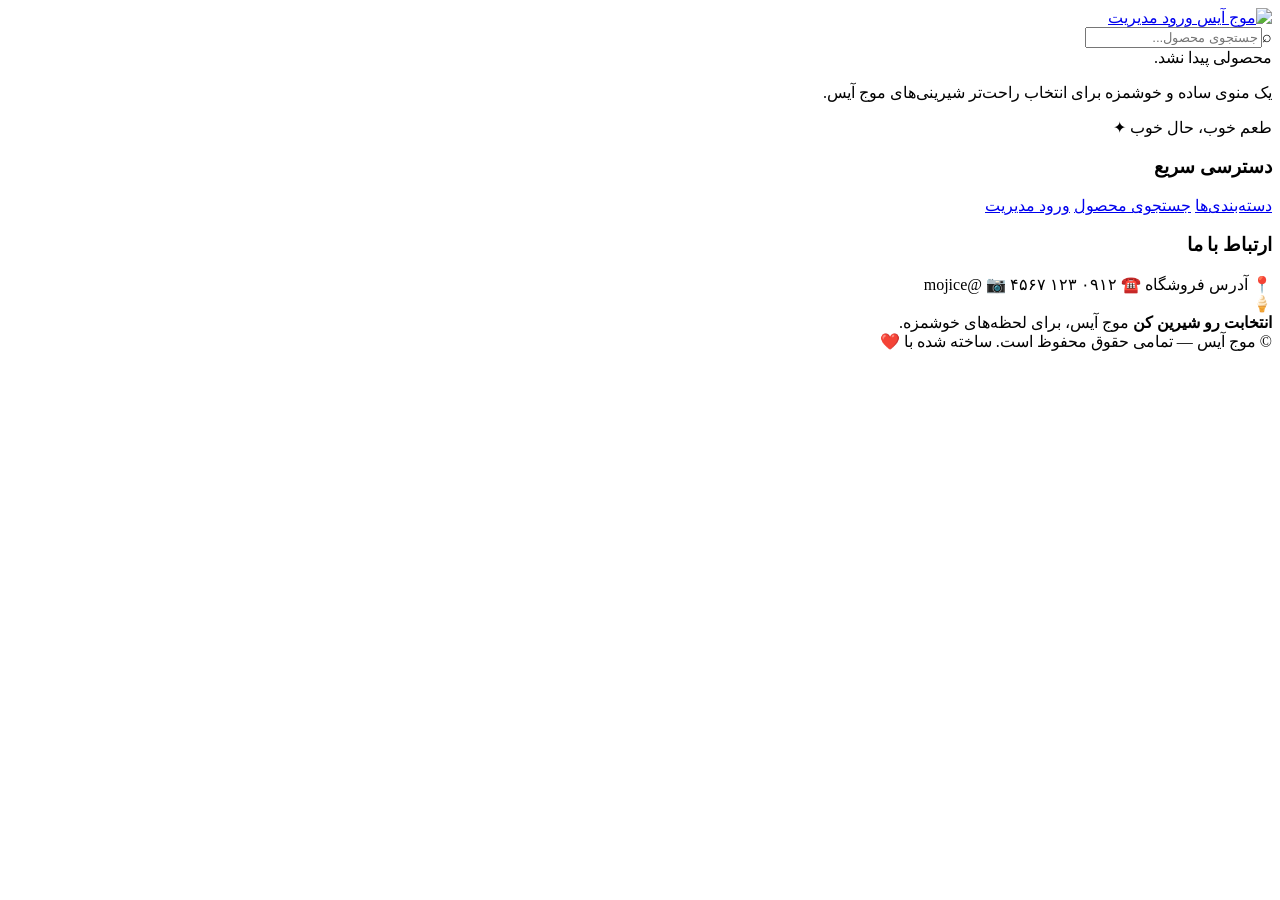
==== index.html @ 0d2b4949 "s" ====
<!DOCTYPE html>
<html lang="fa" dir="rtl">
  <head>
    <meta charset="utf-8" />
    <meta name="viewport" content="width=device-width,initial-scale=1" />
    <title>موج آیس</title>
    <link rel="stylesheet" href="menu.css" />
    <script src="data.js" defer></script>
    <script src="menu.js" defer></script>
    <script src="script.js" defer></script>
  </head>
  <body>
    <header class="header">
      <div class="header-inner">
        <a class="logo" href="#"> <img src="logo_moj.png" alt="موج آیس" /> </a>
        <a class="admin-entry" href="admin.html"> ورود مدیریت </a>
      </div>
    </header>
    <main>
      <nav id="tabs"></nav>
      <div class="search">
        ⌕<input id="search" placeholder="جستجوی محصول..." />
      </div>
      <div id="menu"></div>
      <div id="empty">محصولی پیدا نشد.</div>
    </main>

    <footer class="site-footer">
      <div class="footer-topline"></div>
      <div class="footer-wrap">
        <section class="footer-brand">
          <!-- لوگوی موج آیس را اینجا هم می‌توانی قرار بدهی: logo.png -->

          <p>یک منوی ساده و خوشمزه برای انتخاب راحت‌تر شیرینی‌های موج آیس.</p>
          <div class="footer-badge">طعم خوب، حال خوب ✦</div>
        </section>
        <section class="footer-col">
          <h3>دسترسی سریع</h3>
          <a href="#tabs">دسته‌بندی‌ها</a>
          <a href="#search">جستجوی محصول</a>
          <a href="admin.html">ورود مدیریت</a>
        </section>
        <section class="footer-col">
          <h3>ارتباط با ما</h3>
          <span>📍 آدرس فروشگاه</span>
          <span>☎️ ۰۹۱۲ ۱۲۳ ۴۵۶۷</span>
          <span>📷 @mojice</span>
        </section>
        <section class="footer-note">
          <div class="footer-note-icon">🍦</div>
          <strong>انتخابت رو شیرین کن</strong>
          <span>موج آیس، برای لحظه‌های خوشمزه.</span>
        </section>
      </div>
      <div class="footer-bottom">
        <span>© موج آیس — تمامی حقوق محفوظ است.</span>
        <span>ساخته شده با ❤️</span>
      </div>
    </footer>

    <dialog id="imageViewer" class="image-viewer">
      <button
        id="viewerClose"
        class="viewer-close"
        type="button"
        aria-label="بستن"
      >
        ×
      </button>
      <div class="viewer-shell">
        <img id="viewerImage" src="" alt="" />
        <div id="viewerName" class="viewer-name"></div>
      </div>
    </dialog>
  </body>
</html>
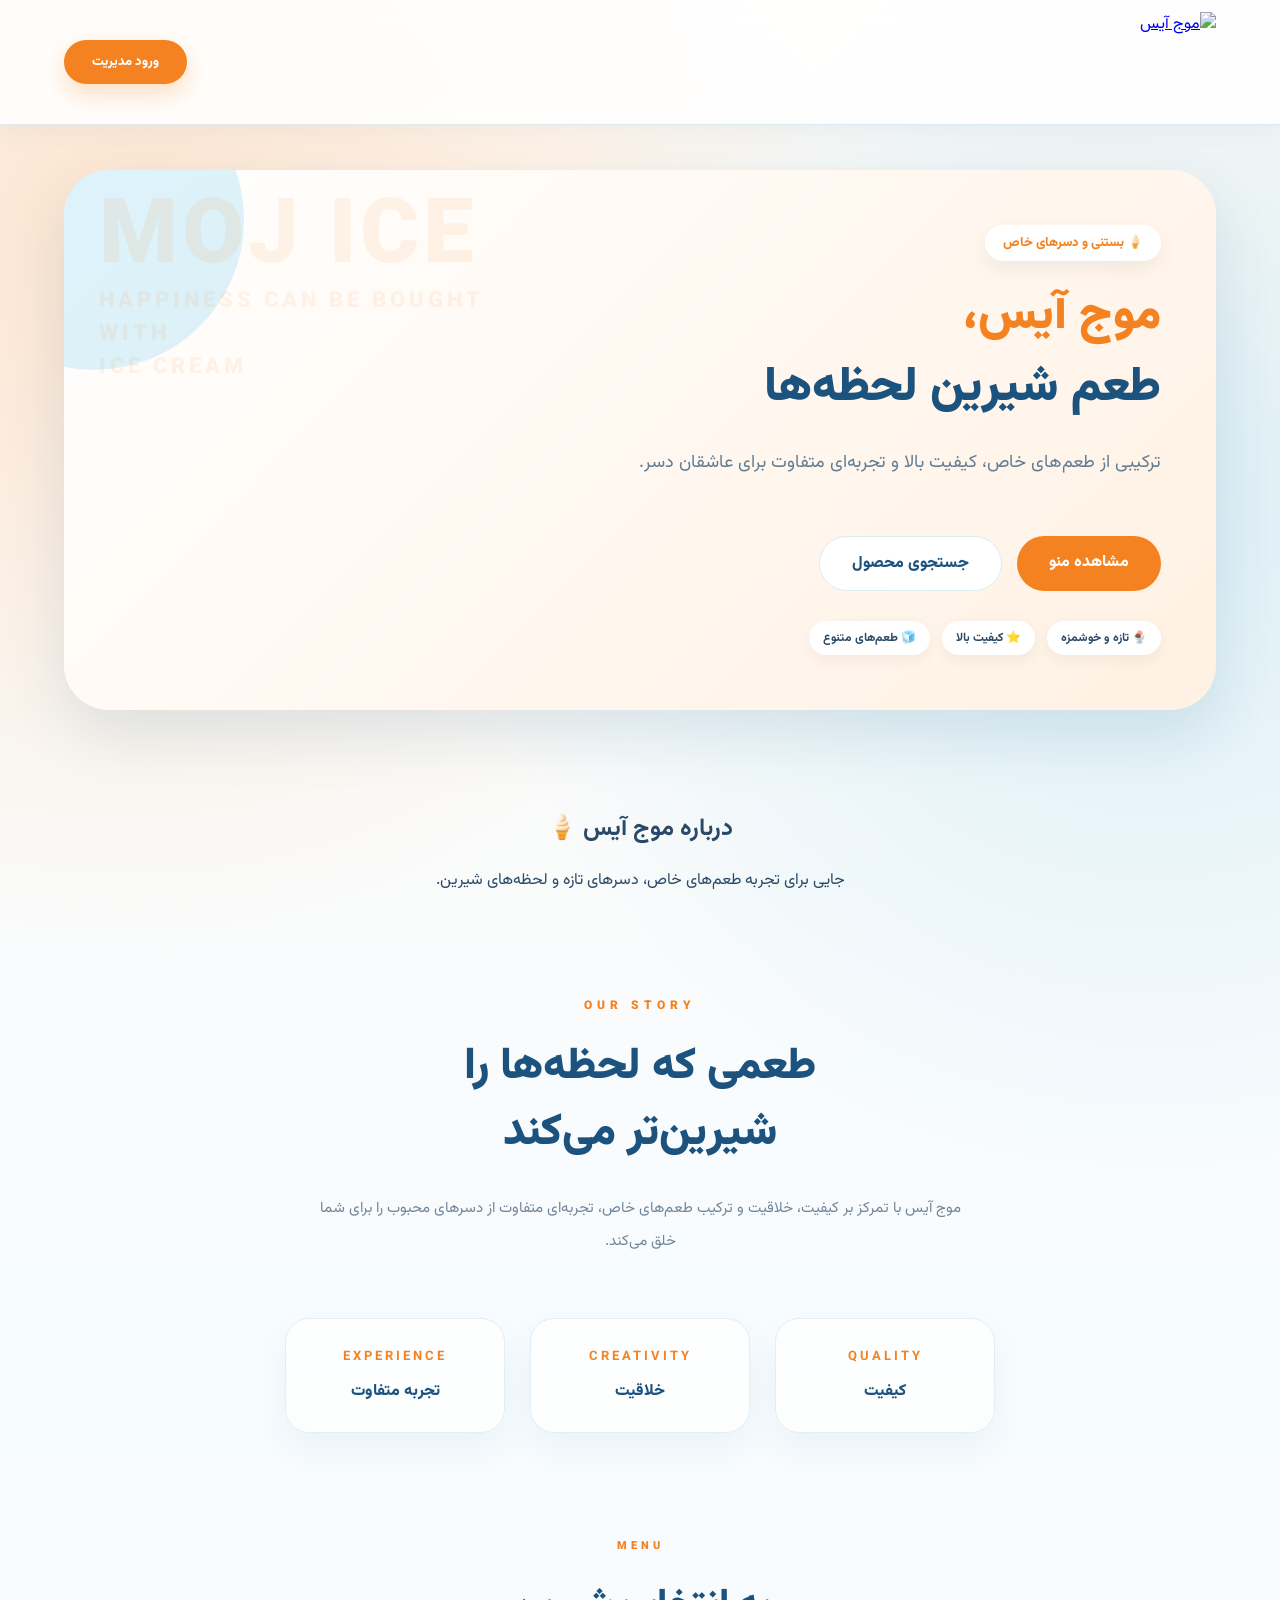
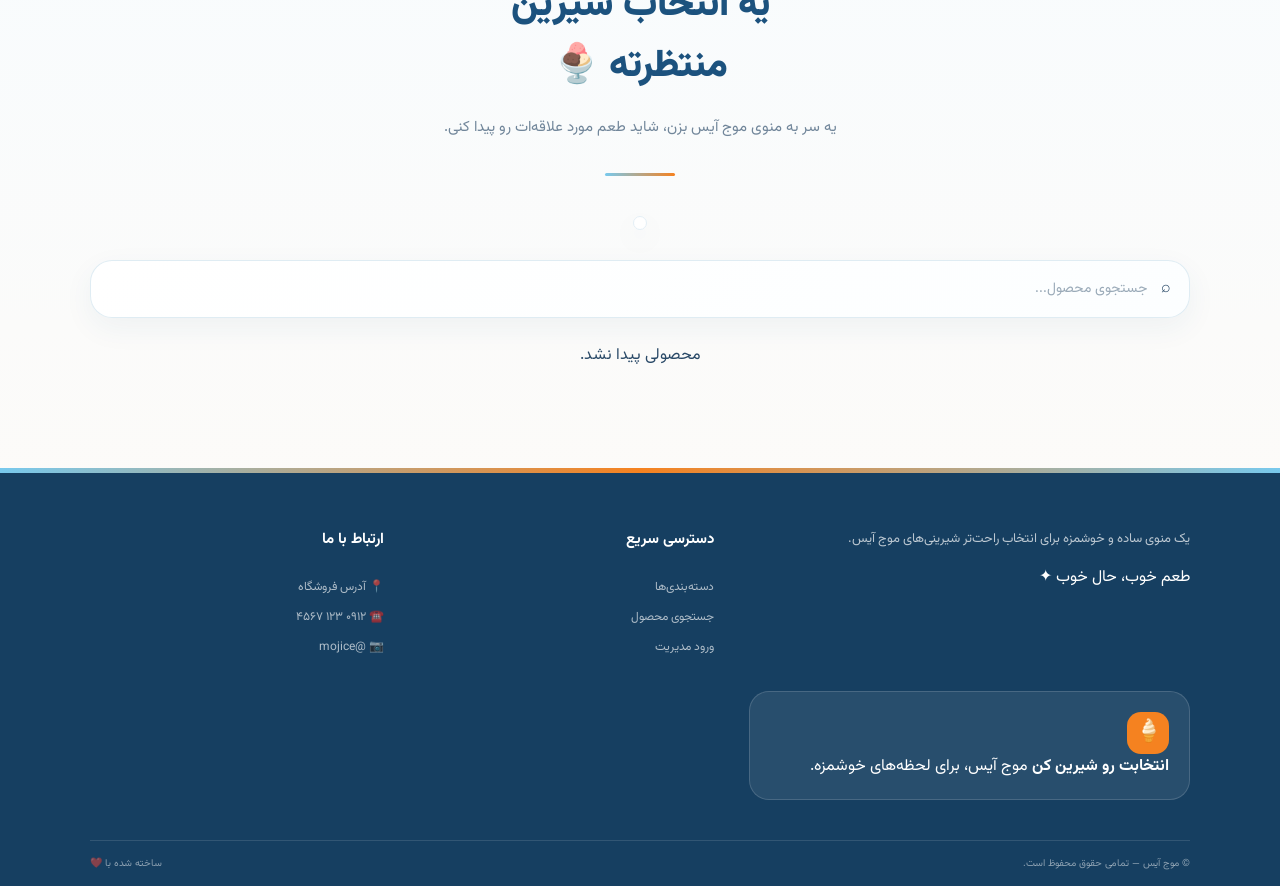
==== commit c2163475: "real" ====
--- a/index.html
+++ b/index.html
@@ -17,6 +17,114 @@
       </div>
     </header>
     <main>
+      <section class="hero">
+        <div class="hero-text">
+          <span class="hero-badge"> 🍦 بستنی و دسرهای خاص </span>
+
+          <h1>
+            موج آیس،
+            <br />
+            طعم شیرین لحظه‌ها
+          </h1>
+
+          <p>
+            ترکیبی از طعم‌های خاص، کیفیت بالا و تجربه‌ای متفاوت برای عاشقان دسر.
+          </p>
+
+          <div class="hero-buttons">
+            <a href="#tabs"> مشاهده منو </a>
+
+            <a href="#search" class="secondary-btn"> جستجوی محصول </a>
+          </div>
+
+          <div class="hero-features">
+            <span>🍨 تازه و خوشمزه</span>
+
+            <span>⭐ کیفیت بالا</span>
+
+            <span>🧊 طعم‌های متنوع</span>
+          </div>
+        </div>
+
+        <!-- <div class="hero-image">
+          <div class="ice-visual">
+            <div class="scoop scoop-one"></div>
+            <div class="scoop scoop-two"></div>
+            <div class="cone"></div>
+          </div>
+        </div> -->
+        <div class="hero-bg-text">
+          MOJ ICE
+          <span>HAPPINESS CAN BE BOUGHT WITH</span>
+          <span>ICE CREAM</span>
+        </div>
+      </section>
+      <section class="about-section">
+        <div class="about-header">
+          <h2>درباره موج آیس 🍦</h2>
+          <p>جایی برای تجربه طعم‌های خاص، دسرهای تازه و لحظه‌های شیرین.</p>
+        </div>
+
+        <section class="about-section">
+
+          <div class="about-content">
+        
+            <span class="about-tag">OUR STORY</span>
+        
+            <h2>
+              طعمی که لحظه‌ها را
+              <br>
+              شیرین‌تر می‌کند
+            </h2>
+        
+            <p>
+              موج آیس با تمرکز بر کیفیت، خلاقیت و ترکیب طعم‌های خاص،
+              تجربه‌ای متفاوت از دسرهای محبوب را برای شما خلق می‌کند.
+            </p>
+        
+          </div>
+        
+        
+          <div class="about-values">
+        
+            <div class="value">
+              <strong>QUALITY</strong>
+              <span>کیفیت</span>
+            </div>
+        
+        
+            <div class="value">
+              <strong>CREATIVITY</strong>
+              <span>خلاقیت</span>
+            </div>
+        
+        
+            <div class="value">
+              <strong>EXPERIENCE</strong>
+              <span>تجربه متفاوت</span>
+            </div>
+        
+          </div>
+        
+        </section>
+
+        <section class="menu-intro">
+
+          <span>MENU</span>
+        
+          <h2>
+            یه انتخاب شیرین
+            <br>
+            منتظرته 🍨
+          </h2>
+        
+          <p>
+            یه سر به منوی موج آیس بزن،
+            شاید طعم مورد علاقه‌ات رو پیدا کنی.
+          </p>
+        
+        </section>
+
       <nav id="tabs"></nav>
       <div class="search">
         ⌕<input id="search" placeholder="جستجوی محصول..." />
--- a/menu.css
+++ b/menu.css
@@ -0,0 +1,1507 @@
+@import url("https://fonts.googleapis.com/css2?family=Vazirmatn:wght@400;600;700;800;900&display=swap");
+
+/* =====================
+   VARIABLES
+===================== */
+
+:root {
+  --orange: #f58220;
+  --orange-light: #ffbd78;
+
+  --blue: #78c9ed;
+  --blue-light: #e7f7fd;
+
+  --navy: #1c527e;
+
+  --text: #294967;
+
+  --border: #dceaf2;
+
+  --white: #ffffff;
+}
+
+/* =====================
+   RESET
+===================== */
+
+* {
+  box-sizing: border-box;
+}
+
+html {
+  scroll-behavior: smooth;
+}
+
+body {
+  margin: 0;
+  min-height: 100vh;
+
+  font-family: Vazirmatn, Tahoma, sans-serif;
+
+  color: var(--text);
+
+  overflow-x: hidden;
+
+  background: radial-gradient(
+      circle at 10% 10%,
+      rgba(245, 130, 32, 0.18),
+      transparent 28%
+    ),
+    radial-gradient(
+      circle at 90% 20%,
+      rgba(120, 201, 237, 0.25),
+      transparent 30%
+    ),
+    linear-gradient(180deg, #fffaf5, #f7fcff 55%, #fffaf5);
+}
+
+/* =====================
+   HEADER
+===================== */
+
+header {
+  width: 100%;
+
+  height: 125px;
+
+  position: sticky;
+
+  top: 0;
+
+  z-index: 20;
+
+  background: rgba(255, 255, 255, 0.88);
+
+  backdrop-filter: blur(12px);
+
+  border-bottom: 1px solid var(--border);
+
+  box-shadow: 0 5px 25px rgba(40, 86, 112, 0.06);
+
+  animation: navIn 0.7s ease both;
+}
+
+.header-inner {
+  width: min(1200px, 90%);
+
+  height: 100%;
+
+  margin: auto;
+
+  display: flex;
+
+  align-items: center;
+
+  justify-content: space-between;
+}
+
+.logo {
+  width: 150px;
+
+  height: 100px;
+
+  display: flex;
+
+  align-items: center;
+
+  transition: 0.3s ease;
+}
+
+.logo img {
+  width: 100%;
+
+  height: 100%;
+
+  object-fit: contain;
+}
+
+.logo:hover {
+  transform: translateY(-3px) scale(1.03);
+
+  filter: drop-shadow(0 8px 15px rgba(245, 130, 32, 0.18));
+}
+
+.about-section {
+  width: min(1100px, 92%);
+
+  margin: 100px auto;
+
+  text-align: center;
+}
+
+.about-content {
+  max-width: 750px;
+
+  margin: auto;
+}
+
+.about-tag {
+  display: inline-block;
+
+  font-size: 12px;
+
+  letter-spacing: 5px;
+
+  font-weight: 900;
+
+  color: var(--orange);
+
+  margin-bottom: 20px;
+}
+
+.about-content h2 {
+  margin: 0;
+
+  font-size: 44px;
+
+  line-height: 1.5;
+
+  color: var(--navy);
+
+  font-weight: 900;
+}
+
+.about-content p {
+  margin: 25px auto 0;
+
+  max-width: 650px;
+
+  font-size: 15px;
+
+  line-height: 2.2;
+
+  color: #71869a;
+}
+
+.about-values {
+  margin-top: 60px;
+
+  display: flex;
+
+  justify-content: center;
+
+  gap: 25px;
+}
+
+.value {
+  width: 220px;
+
+  padding: 28px 20px;
+
+  background: rgba(255, 255, 255, 0.7);
+
+  border: 1px solid #e4eef5;
+
+  border-radius: 24px;
+
+  box-shadow: 0 15px 35px rgba(28, 82, 126, 0.06);
+
+  transition: 0.3s ease;
+}
+
+.value:hover {
+  transform: translateY(-6px);
+}
+
+.value strong {
+  display: block;
+
+  color: var(--orange);
+
+  font-size: 13px;
+
+  letter-spacing: 3px;
+
+  margin-bottom: 12px;
+}
+
+.value span {
+  color: var(--navy);
+
+  font-weight: 800;
+}
+
+@media (max-width: 700px) {
+  .about-content h2 {
+    font-size: 32px;
+  }
+
+  .about-values {
+    flex-direction: column;
+
+    align-items: center;
+  }
+
+  .value {
+    width: 100%;
+  }
+}
+/* Admin button */
+
+.admin-entry {
+  padding: 12px 28px;
+
+  border-radius: 30px;
+
+  background: var(--orange);
+
+  color: white;
+
+  text-decoration: none;
+
+  font-size: 13px;
+
+  font-weight: 800;
+
+  box-shadow: 0 10px 25px rgba(245, 130, 32, 0.25);
+
+  transition: 0.3s ease;
+}
+
+.admin-entry:hover {
+  background: #ff9638;
+
+  transform: translateY(-3px);
+}
+
+/* =====================
+   HERO
+===================== */
+
+.hero {
+  width: min(1200px, 90%);
+
+  margin: 40px auto;
+
+  padding: 55px;
+
+  display: flex;
+
+  align-items: center;
+
+  justify-content: space-between;
+
+  gap: 40px;
+
+  background: linear-gradient(135deg, #ffffff, #fff2e5);
+
+  border-radius: 40px;
+
+  box-shadow: 0 20px 50px rgba(0, 0, 0, 0.08);
+}
+
+.hero-text h1 {
+  margin: 0 0 15px;
+
+  font-size: 48px;
+
+  font-weight: 900;
+
+  color: var(--orange);
+}
+
+.hero-text p {
+  font-size: 20px;
+
+  line-height: 2;
+
+  color: #567;
+}
+
+.hero-text a {
+  display: inline-block;
+
+  margin-top: 25px;
+
+  padding: 14px 35px;
+
+  border-radius: 30px;
+
+  background: var(--orange);
+
+  color: white;
+
+  text-decoration: none;
+
+  font-weight: 800;
+
+  transition: 0.3s ease;
+}
+
+.hero-text a:hover {
+  transform: translateY(-3px);
+
+  box-shadow: 0 12px 25px rgba(245, 130, 32, 0.25);
+}
+
+.hero-image {
+  font-size: 120px;
+
+  animation: float 3s ease-in-out infinite;
+}
+
+.menu-intro {
+  width: min(700px, 92%);
+  margin: 90px auto 40px;
+  text-align: center;
+}
+
+.menu-intro span {
+  font-size: 11px;
+  letter-spacing: 4px;
+  font-weight: 900;
+  color: var(--orange);
+}
+
+.menu-intro h2 {
+  margin: 18px 0 15px;
+
+  font-size: 38px;
+  line-height: 1.6;
+
+  font-weight: 900;
+  color: var(--navy);
+}
+
+.menu-intro p {
+  color: #71869a;
+  font-size: 15px;
+  line-height: 2;
+}
+
+.menu-intro::after {
+  content: "";
+
+  display: block;
+
+  width: 70px;
+  height: 3px;
+
+  margin: 30px auto 0;
+
+  border-radius: 10px;
+
+  background: linear-gradient(90deg, var(--blue), var(--orange));
+}
+/* =====================
+   TABS
+===================== */
+
+#tabs {
+  display: flex;
+
+  justify-content: center;
+
+  gap: 8px;
+
+  margin: 35px auto 30px;
+
+  padding: 6px;
+
+  width: fit-content;
+
+  max-width: 92%;
+
+  overflow-x: auto;
+
+  background: #ffffff;
+
+  border-radius: 25px;
+
+  border: 1px solid #e3eef5;
+
+  box-shadow: 0 10px 30px rgba(28, 82, 126, 0.08);
+
+  animation: fadeUp 0.6s ease both;
+}
+
+.tab {
+  flex: 0 0 auto;
+
+  min-width: 150px;
+
+  height: 52px;
+
+  padding: 0 25px;
+
+  border: 0;
+
+  border-radius: 20px;
+
+  background: transparent;
+
+  color: #557086;
+
+  font: 800 16px Vazirmatn;
+
+  cursor: pointer;
+
+  position: relative;
+
+  overflow: hidden;
+
+  transition: transform 0.25s ease, color 0.3s ease, background 0.35s ease,
+    box-shadow 0.35s ease;
+}
+
+/* افکت نور هنگام هاور */
+.tab::after {
+  content: "";
+
+  position: absolute;
+
+  inset: 0;
+
+  background: linear-gradient(
+    110deg,
+    transparent,
+    rgba(255, 255, 255, 0.45),
+    transparent
+  );
+
+  transform: translateX(-120%);
+
+  transition: 0.5s ease;
+}
+
+.tab:hover::after {
+  transform: translateX(120%);
+}
+
+.tab:hover {
+  color: var(--orange);
+
+  transform: translateY(-3px);
+}
+
+/* دسته انتخاب شده */
+.tab.active {
+  background: linear-gradient(135deg, #ffad5c, var(--orange));
+
+  color: white;
+
+  transform: translateY(-2px);
+
+  box-shadow: 0 10px 25px rgba(245, 130, 32, 0.25);
+
+  animation: tabSwitch 0.35s ease;
+}
+
+.tab:active {
+  transform: scale(0.96);
+}
+
+@keyframes tabSwitch {
+  from {
+    opacity: 0.7;
+
+    transform: scale(0.96) translateY(0);
+  }
+
+  60% {
+    transform: scale(1.04) translateY(-3px);
+  }
+
+  to {
+    opacity: 1;
+
+    transform: scale(1) translateY(-2px);
+  }
+}
+/* =====================
+   SEARCH
+===================== */
+
+/* SEARCH BOX */
+
+.search {
+  height: 58px;
+
+  margin: 20px auto 25px;
+
+  display: flex;
+
+  align-items: center;
+
+  gap: 12px;
+
+  padding: 0 18px;
+
+  background: linear-gradient(145deg, #ffffff, #fcfeff);
+
+  border: 1px solid rgba(220, 234, 242, 0.9);
+
+  border-radius: 22px;
+
+  box-shadow: 0 10px 30px rgba(28, 82, 126, 0.06);
+
+  transition: transform 0.3s ease, box-shadow 0.3s ease, border-color 0.3s ease;
+
+  animation: fadeUp 0.6s 0.1s both;
+}
+
+.search:hover {
+  transform: translateY(-2px);
+}
+
+.search:focus-within {
+  border-color: #ffbd78;
+
+  box-shadow: 0 12px 35px rgba(245, 130, 32, 0.15);
+}
+
+/* آیکون سرچ اگر داری */
+
+.search span {
+  font-size: 20px;
+}
+
+/* INPUT */
+
+.search input {
+  flex: 1;
+
+  height: 100%;
+
+  border: 0;
+
+  outline: 0;
+
+  background: transparent;
+
+  color: var(--navy);
+
+  font: 14px Vazirmatn;
+}
+
+.search input::placeholder {
+  color: #9aaab8;
+}
+
+/* =====================
+   PRODUCT CARDS
+===================== */
+
+/* PRODUCT CARD */
+
+.product {
+  min-height: 108px;
+
+  margin: 16px 0;
+
+  padding: 14px 18px;
+
+  display: flex;
+
+  flex-direction: row-reverse;
+
+  align-items: center;
+
+  gap: 18px;
+
+  background: linear-gradient(145deg, #ffffff, #fcfeff);
+
+  border: 1px solid rgba(220, 234, 242, 0.8);
+
+  border-radius: 26px;
+
+  box-shadow: 0 8px 25px rgba(28, 82, 126, 0.06),
+    inset 0 1px 0 rgba(255, 255, 255, 0.8);
+
+  transition: transform 0.35s ease, box-shadow 0.35s ease,
+    border-color 0.35s ease;
+
+  animation: cardIn 0.5s var(--delay, 0ms) both;
+}
+
+.product:hover {
+  transform: translateY(-6px);
+
+  border-color: rgba(245, 130, 32, 0.25);
+
+  box-shadow: 0 18px 45px rgba(28, 82, 126, 0.12),
+    0 5px 15px rgba(245, 130, 32, 0.08);
+}
+
+/* PRODUCT IMAGE */
+
+.product-image {
+  flex: 0 0 94px;
+
+  width: 94px;
+
+  height: 94px;
+
+  padding: 0;
+
+  border: 0;
+
+  overflow: hidden;
+
+  border-radius: 22px;
+
+  background: linear-gradient(145deg, #fff3e5, #eefaff);
+
+  cursor: zoom-in;
+
+  box-shadow: 0 8px 22px rgba(28, 82, 126, 0.12);
+
+  transition: transform 0.35s ease, box-shadow 0.35s ease;
+}
+
+.product:hover .product-image {
+  transform: scale(1.03);
+
+  box-shadow: 0 12px 28px rgba(28, 82, 126, 0.16);
+}
+
+.product-image img {
+  width: 100%;
+
+  height: 100%;
+
+  display: block;
+
+  object-fit: cover;
+
+  object-position: center;
+
+  border-radius: inherit;
+
+  transition: transform 0.45s cubic-bezier(0.2, 0.8, 0.2, 1);
+}
+
+.product:hover .product-image img {
+  transform: scale(1.13);
+}
+/* INFO */
+
+/* PRODUCT INFO */
+
+.info {
+  flex: 1;
+
+  min-width: 0;
+}
+
+.name {
+  font-size: 16px;
+
+  font-weight: 900;
+
+  color: #1c527e;
+
+  margin-bottom: 6px;
+
+  transition: 0.25s ease;
+}
+
+.product:hover .name {
+  color: var(--orange);
+}
+
+.desc {
+  font-size: 12px;
+
+  line-height: 1.8;
+
+  color: #8b9cac;
+
+  white-space: nowrap;
+
+  overflow: hidden;
+
+  text-overflow: ellipsis;
+}
+
+.price {
+  min-width: 120px;
+
+  text-align: left;
+
+  direction: rtl;
+
+  font-size: 17px;
+
+  font-weight: 900;
+
+  color: var(--orange);
+
+  display: flex;
+
+  flex-direction: column;
+
+  align-items: flex-start;
+}
+
+.price small {
+  margin-top: 2px;
+
+  font-size: 10px;
+
+  font-weight: 700;
+
+  color: #9aaab8;
+}
+/* =====================
+   IMAGE VIEWER
+===================== */
+
+/* IMAGE VIEWER */
+
+.image-viewer {
+  border: 0;
+
+  padding: 0;
+
+  width: 100vw;
+
+  height: 100vh;
+
+  max-width: none;
+
+  max-height: none;
+
+  background: rgba(10, 28, 43, 0.82);
+
+  backdrop-filter: blur(10px);
+
+  display: none;
+
+  align-items: center;
+
+  justify-content: center;
+
+  position: fixed;
+
+  inset: 0;
+}
+
+.image-viewer[open] {
+  display: flex;
+}
+
+.image-viewer::backdrop {
+  background: rgba(10, 28, 43, 0.75);
+
+  backdrop-filter: blur(8px);
+}
+
+/* محتوا */
+
+.viewer-shell {
+  width: min(92vw, 900px);
+
+  height: auto;
+
+  display: flex;
+
+  flex-direction: column;
+
+  align-items: center;
+
+  gap: 18px;
+
+  animation: viewerShow 0.35s ease both;
+}
+
+.viewer-shell img {
+  max-width: 100%;
+
+  max-height: 75vh;
+
+  object-fit: contain;
+
+  border-radius: 25px;
+
+  box-shadow: 0 30px 80px rgba(0, 0, 0, 0.45);
+
+  animation: imagePop 0.45s cubic-bezier(0.2, 0.8, 0.2, 1);
+}
+
+/* اسم محصول */
+
+.viewer-name {
+  color: white;
+
+  font-size: 18px;
+
+  font-weight: 900;
+
+  text-shadow: 0 3px 15px rgba(0, 0, 0, 0.5);
+}
+
+/* بستن */
+
+.viewer-close {
+  position: absolute;
+
+  top: 25px;
+
+  left: 25px;
+
+  width: 52px;
+
+  height: 52px;
+
+  border: 0;
+
+  border-radius: 50%;
+
+  background: rgba(255, 255, 255, 0.15);
+
+  color: white;
+
+  font-size: 30px;
+
+  cursor: pointer;
+
+  transition: 0.3s ease;
+}
+
+.viewer-close:hover {
+  background: var(--orange);
+
+  transform: rotate(90deg) scale(1.08);
+}
+
+@keyframes viewerShow {
+  from {
+    opacity: 0;
+  }
+
+  to {
+    opacity: 1;
+  }
+}
+
+@keyframes imagePop {
+  from {
+    opacity: 0;
+
+    transform: scale(0.9);
+  }
+
+  to {
+    opacity: 1;
+
+    transform: scale(1);
+  }
+}
+
+/* =====================
+   FOOTER
+===================== */
+
+.site-footer {
+  margin-top: auto;
+
+  background: #163f61;
+
+  color: white;
+}
+
+.footer-topline {
+  height: 5px;
+
+  background: linear-gradient(90deg, var(--blue), var(--orange), var(--blue));
+}
+
+.footer-wrap {
+  width: min(1100px, 90%);
+
+  margin: auto;
+
+  padding: 40px 0;
+
+  display: grid;
+
+  grid-template-columns: 1.5fr 1fr 1fr;
+
+  gap: 35px;
+}
+
+.footer-brand p {
+  color: rgba(255, 255, 255, 0.7);
+
+  line-height: 2;
+
+  font-size: 13px;
+}
+
+.footer-col {
+  display: flex;
+
+  flex-direction: column;
+
+  gap: 12px;
+}
+
+.footer-col h3 {
+  font-size: 15px;
+}
+
+.footer-col a,
+.footer-col span {
+  color: rgba(255, 255, 255, 0.65);
+
+  text-decoration: none;
+
+  font-size: 12px;
+
+  transition: 0.25s;
+}
+
+.footer-col a:hover {
+  color: white;
+
+  transform: translateX(-5px);
+}
+
+.footer-note {
+  background: rgba(255, 255, 255, 0.08);
+
+  border: 1px solid rgba(255, 255, 255, 0.15);
+
+  border-radius: 20px;
+
+  padding: 20px;
+}
+
+.footer-note-icon {
+  width: 42px;
+
+  height: 42px;
+
+  display: grid;
+
+  place-items: center;
+
+  border-radius: 14px;
+
+  background: var(--orange);
+
+  font-size: 22px;
+}
+
+.footer-bottom {
+  width: min(1100px, 90%);
+
+  margin: auto;
+
+  padding: 15px 0;
+
+  border-top: 1px solid rgba(255, 255, 255, 0.12);
+
+  font-size: 10px;
+
+  color: rgba(255, 255, 255, 0.5);
+
+  display: flex;
+
+  justify-content: space-between;
+}
+
+/* =====================
+   ANIMATIONS
+===================== */
+
+@keyframes navIn {
+  from {
+    opacity: 0;
+
+    transform: translateY(-15px);
+  }
+
+  to {
+    opacity: 1;
+
+    transform: none;
+  }
+}
+
+@keyframes fadeUp {
+  from {
+    opacity: 0;
+
+    transform: translateY(15px);
+  }
+
+  to {
+    opacity: 1;
+
+    transform: none;
+  }
+}
+
+@keyframes cardIn {
+  from {
+    opacity: 0;
+
+    transform: translateY(15px);
+  }
+
+  to {
+    opacity: 1;
+
+    transform: none;
+  }
+}
+
+@keyframes viewerIn {
+  from {
+    opacity: 0;
+
+    transform: scale(0.94);
+  }
+
+  to {
+    opacity: 1;
+
+    transform: none;
+  }
+}
+
+@keyframes float {
+  0%,
+  100% {
+    transform: translateY(0);
+  }
+
+  50% {
+    transform: translateY(-15px);
+  }
+}
+
+/* =====================
+   RESPONSIVE
+===================== */
+
+@media (max-width: 760px) {
+  .hero {
+    flex-direction: column;
+
+    padding: 35px 25px;
+
+    text-align: center;
+  }
+
+  .hero-text h1 {
+    font-size: 34px;
+  }
+
+  .hero-image {
+    font-size: 80px;
+  }
+
+  .footer-wrap {
+    grid-template-columns: 1fr;
+  }
+}
+
+@media (max-width: 650px) {
+  .hero-bg-text {
+    font-size: 55px;
+
+    line-height: 0.95;
+
+    text-align: center;
+
+    width: 100%;
+
+    left: 50%;
+
+    transform: translateX(-50%);
+
+    white-space: normal;
+
+    opacity: 0.08;
+  }
+
+  .hero-bg-text span {
+    display: block;
+
+    font-size: 18px;
+
+    letter-spacing: 2px;
+
+    line-height: 1.5;
+  }
+  /* HEADER */
+
+  header {
+    height: 120px;
+  }
+
+  .header-inner {
+    width: 94%;
+  }
+
+  .logo {
+    width: 110px;
+
+    height: 80px;
+  }
+
+  .admin-entry {
+    padding: 9px 14px;
+
+    font-size: 11px;
+  }
+
+  /* MAIN */
+
+  main {
+    width: 94%;
+
+    padding-bottom: 35px;
+  }
+
+  /* TABS */
+
+  #tabs {
+    width: fit-content;
+    max-width: 94%;
+    margin: 25px auto;
+
+    justify-content: flex-start;
+
+    overflow-x: auto;
+
+    gap: 8px;
+
+    padding: 6px;
+
+    box-sizing: border-box;
+
+    scrollbar-width: none;
+  }
+
+  #tabs::-webkit-scrollbar {
+    display: none;
+  }
+
+  /* وقتی تعداد کم است */
+  .tab {
+    flex: 0 0 auto;
+
+    min-width: 140px;
+  }
+
+  /* SEARCH */
+
+  .search {
+    height: 52px;
+
+    border-radius: 18px;
+  }
+
+  /* PRODUCT CARD */
+
+  .product {
+    min-height: 90px;
+
+    padding: 12px;
+
+    gap: 12px;
+
+    border-radius: 22px;
+  }
+
+  /* IMAGE */
+
+  .product-image {
+    flex: 0 0 72px;
+
+    width: 72px;
+
+    height: 72px;
+
+    border-radius: 17px;
+  }
+
+  /* TEXT */
+
+  .name {
+    font-size: 14px;
+  }
+
+  .desc {
+    font-size: 10px;
+  }
+
+  /* PRICE */
+
+  .price {
+    min-width: auto;
+
+    font-size: 14px;
+  }
+
+  .price small {
+    font-size: 9px;
+  }
+}
+/* =====================
+   HERO PREMIUM
+===================== */
+
+.hero {
+  width: min(1200px, 90%);
+
+  margin: 45px auto;
+
+  padding: 55px;
+
+  display: flex;
+
+  align-items: center;
+
+  justify-content: space-between;
+
+  gap: 40px;
+
+  background: linear-gradient(135deg, #ffffff, #fff1e3);
+
+  border-radius: 45px;
+
+  box-shadow: 0 25px 60px rgba(28, 82, 126, 0.12);
+
+  overflow: hidden;
+
+  position: relative;
+}
+
+.hero-bg-text {
+  position: absolute;
+  left: 35px;
+  top: 25px;
+
+  display: flex;
+  flex-direction: column;
+
+  width: 420px;
+
+  font-weight: 900;
+  text-align: left;
+  text-transform: uppercase;
+
+  color: rgba(245, 130, 32, 0.09);
+
+  pointer-events: none;
+  user-select: none;
+}
+
+.hero-bg-text {
+  font-size: 90px;
+  line-height: 1;
+  letter-spacing: 4px;
+}
+
+.hero-bg-text span {
+  display: block;
+
+  width: 100%;
+
+  font-size: 22px;
+  line-height: 1.5;
+
+  letter-spacing: 4px;
+}
+
+.hero-text {
+  position: relative;
+  z-index: 1;
+}
+
+/* نور پس زمینه */
+
+.hero::before {
+  content: "";
+
+  position: absolute;
+
+  width: 300px;
+
+  height: 300px;
+
+  background: rgba(120, 201, 237, 0.25);
+
+  border-radius: 50%;
+
+  left: -120px;
+
+  top: -100px;
+}
+
+.hero-text {
+  position: relative;
+
+  z-index: 2;
+
+  max-width: 600px;
+}
+
+.hero-badge {
+  display: inline-block;
+
+  padding: 8px 18px;
+
+  border-radius: 30px;
+
+  background: #fff;
+
+  color: var(--orange);
+
+  font-size: 13px;
+
+  font-weight: 800;
+
+  box-shadow: 0 8px 20px rgba(0, 0, 0, 0.06);
+
+  margin-bottom: 20px;
+}
+
+.hero-text h1 {
+  margin: 0;
+
+  font-size: 48px;
+
+  line-height: 1.5;
+
+  font-weight: 900;
+
+  color: var(--navy);
+}
+
+.hero-text h1::first-line {
+  color: var(--orange);
+}
+
+.hero-text p {
+  margin-top: 20px;
+
+  font-size: 18px;
+
+  line-height: 2;
+
+  color: #607d94;
+}
+
+/* BUTTONS */
+
+.hero-buttons {
+  display: flex;
+
+  gap: 15px;
+
+  margin-top: 30px;
+}
+
+.hero-buttons a {
+  padding: 14px 32px;
+
+  border-radius: 30px;
+
+  background: var(--orange);
+
+  color: white;
+
+  text-decoration: none;
+
+  font-weight: 800;
+
+  transition: 0.3s;
+}
+
+.hero-buttons a:hover {
+  transform: translateY(-4px);
+
+  box-shadow: 0 12px 25px rgba(245, 130, 32, 0.25);
+}
+
+.secondary-btn {
+  background: white !important;
+
+  color: var(--navy) !important;
+
+  border: 1px solid var(--border);
+}
+
+/* FEATURES */
+
+.hero-features {
+  display: flex;
+
+  gap: 12px;
+
+  margin-top: 30px;
+
+  flex-wrap: wrap;
+}
+
+.hero-features span {
+  background: white;
+
+  padding: 8px 14px;
+
+  border-radius: 20px;
+
+  font-size: 12px;
+
+  font-weight: 700;
+
+  box-shadow: 0 5px 15px rgba(0, 0, 0, 0.05);
+}
+
+/* ICE IMAGE */
+
+.ice-card {
+  width: 250px;
+
+  height: 250px;
+
+  display: grid;
+
+  place-items: center;
+
+  font-size: 150px;
+
+  background: linear-gradient(145deg, #ffffff, #fff0dc);
+
+  border-radius: 40%;
+
+  box-shadow: 0 30px 60px rgba(245, 130, 32, 0.18);
+}
+
+/* MOBILE */
+
+@media (max-width: 800px) {
+  .hero {
+    flex-direction: column-reverse;
+
+    text-align: center;
+
+    padding: 35px 25px;
+  }
+
+  .hero-text h1 {
+    font-size: 35px;
+  }
+
+  .hero-buttons {
+    justify-content: center;
+  }
+
+  .hero-features {
+    justify-content: center;
+  }
+
+  .ice-card {
+    width: 180px;
+
+    height: 180px;
+
+    font-size: 100px;
+  }
+}
